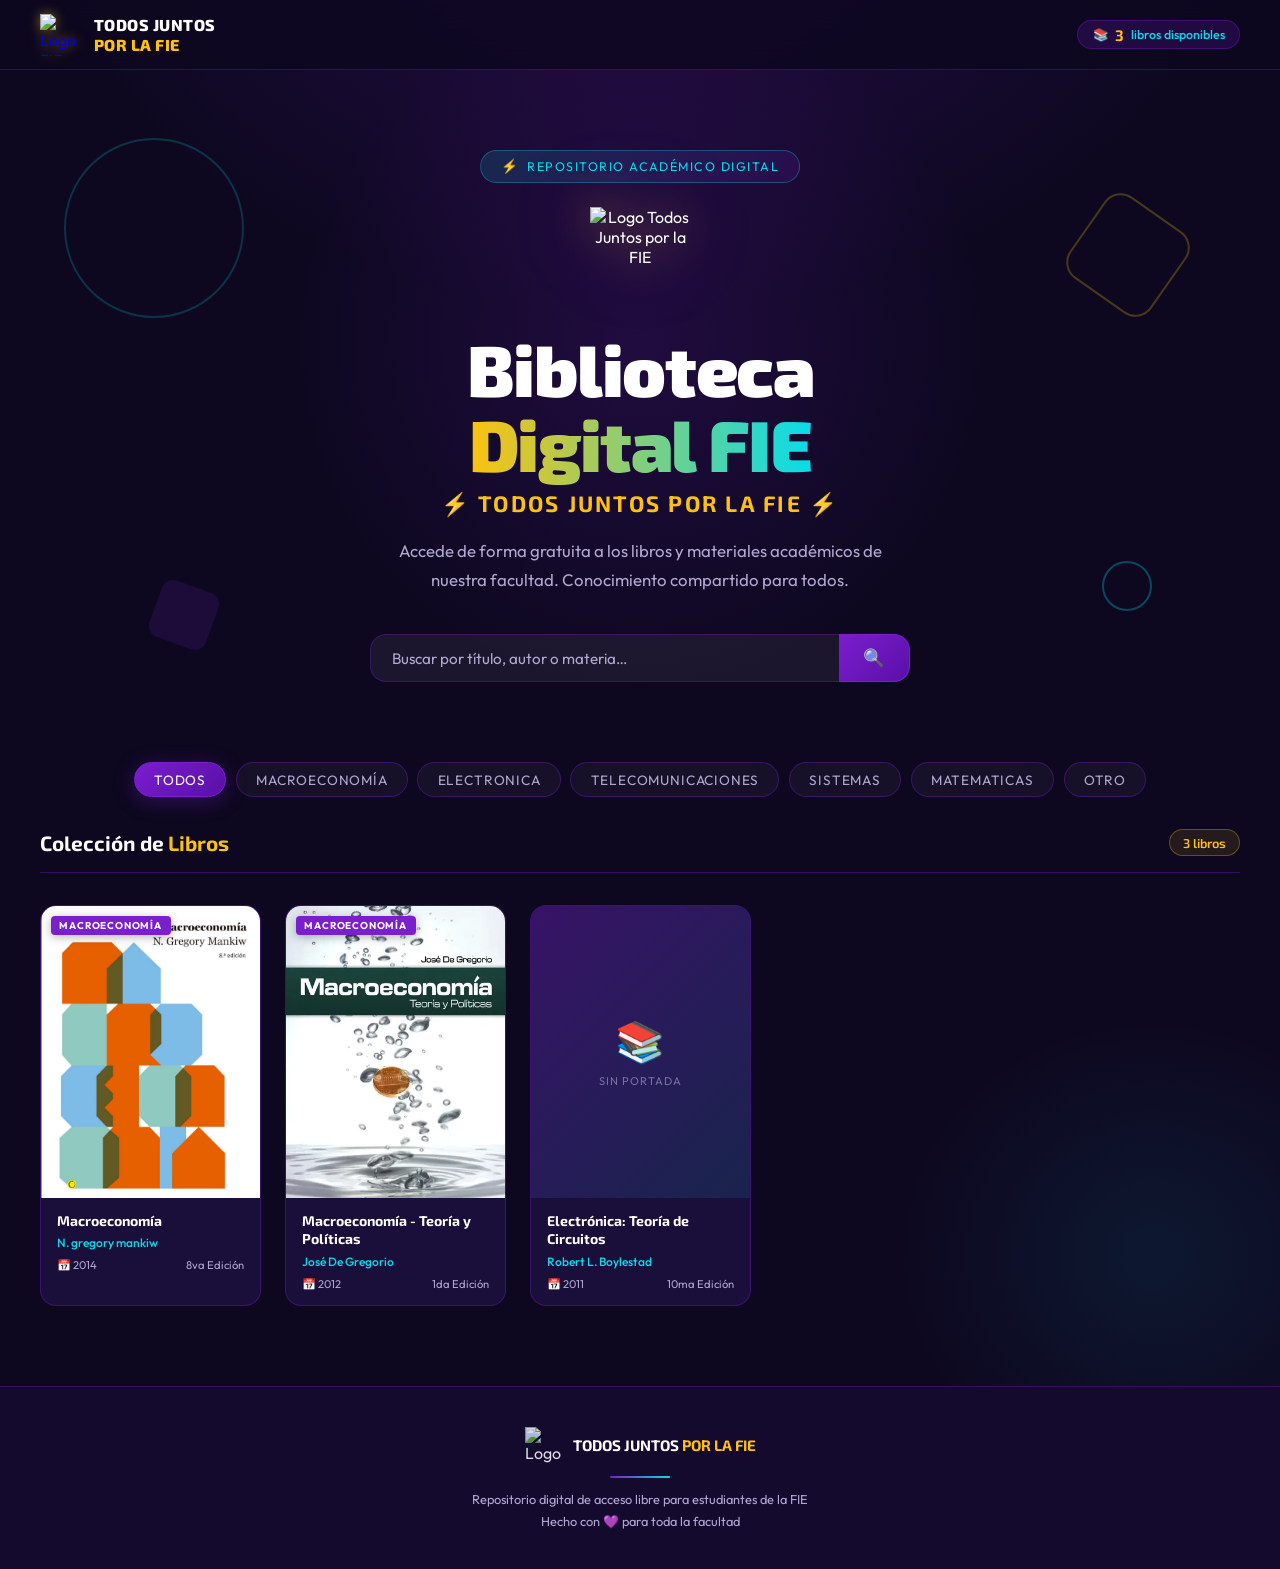
==== index.html @ df5fef02 "first commit" ====
<!DOCTYPE html>
<html lang="es">
<head>
  <meta charset="UTF-8" />
  <meta name="viewport" content="width=device-width, initial-scale=1.0" />
  <meta name="description" content="Repositorio digital de libros de la FIE — Todos Juntos por la FIE" />
  <title>Repositorio FIE | Todos Juntos por la FIE</title>

  <!-- Favicon (usa el logo) -->
  <link rel="icon" type="image/png" href="logo.png" />

  <!-- CSS -->
  <link rel="stylesheet" href="css/style.css" />
</head>
<body>

  <!-- ════════════════════ NAVBAR ════════════════════ -->
  <nav class="navbar">
    <a class="navbar-brand" href="#">
      <img class="navbar-logo" src="logo.png" alt="Logo FIE" />
      <span class="navbar-name">
        TODOS JUNTOS<br><span>POR LA FIE</span>
      </span>
    </a>

    <div class="navbar-stats">
      <div class="stat-pill">
        📚 <strong id="totalLibros">0</strong> libros disponibles
      </div>
    </div>
  </nav>

  <!-- ════════════════════ HERO ════════════════════ -->
  <section class="hero">
    <!-- Elementos decorativos -->
    <div class="hero-geo hero-geo-1"></div>
    <div class="hero-geo hero-geo-2"></div>
    <div class="hero-geo hero-geo-3"></div>
    <div class="hero-geo hero-geo-4"></div>

    <div class="hero-badge">Repositorio Académico Digital</div>

    <div class="hero-logo-wrap">
      <img class="hero-logo" src="logo.png" alt="Logo Todos Juntos por la FIE" />
    </div>

    <h1>
      Biblioteca<br>
      <span class="line-color">Digital FIE</span>
    </h1>

    <div class="hero-group">⚡ Todos Juntos por la FIE ⚡</div>

    <p>
      Accede de forma gratuita a los libros y materiales académicos 
      de nuestra facultad. Conocimiento compartido para todos.
    </p>

    <!-- Barra de búsqueda -->
    <div class="search-wrap">
      <input 
        type="text" 
        id="buscador" 
        placeholder="Buscar por título, autor o materia…" 
        autocomplete="off"
      />
      <button id="btnBuscar" aria-label="Buscar">🔍</button>
    </div>
  </section>

  <!-- ════════════════════ FILTROS ════════════════════ -->
  <div class="filtros-section" id="filtros">
    <!-- Generado por JS -->
  </div>

  <!-- ════════════════════ LIBROS ════════════════════ -->
  <main class="libros-section">
    <div class="section-header">
      <h2 class="section-title">
        Colección de <span>Libros</span>
      </h2>
      <span class="counter-badge" id="contadorLibros">0 libros</span>
    </div>

    <div class="libros-grid" id="librosGrid">
      <!-- Generado por JS -->
    </div>
  </main>

  <!-- ════════════════════ MODAL ════════════════════ -->
  <div class="modal-overlay" id="modalOverlay">
    <div class="modal" id="modalContenido">
      <!-- Generado por JS -->
    </div>
  </div>

  <!-- ════════════════════ FOOTER ════════════════════ -->
  <footer class="footer">
    <div class="footer-logo-wrap">
      <img class="footer-logo" src="logo.png" alt="Logo" />
      <span class="footer-name">TODOS JUNTOS <span>POR LA FIE</span></span>
    </div>
    <div class="footer-line"></div>
    <p>Repositorio digital de acceso libre para estudiantes de la FIE</p>
    <p class="footer-credits">Hecho con 💜 para toda la facultad</p>
  </footer>

  <!-- Scripts: primero los datos, luego la lógica -->
  <script src="data/libros.js"></script>
  <script src="js/main.js"></script>

</body>
</html>
---- css/style.css ----
/* ===============================================
   TODOS JUNTOS POR LA FIE - Repositorio Digital
   Paleta: #fdc20e | #09dbea | #7a1ece | #ffffff
   =============================================== */

@import url('https://fonts.googleapis.com/css2?family=Exo+2:wght@300;400;600;700;800;900&family=Outfit:wght@300;400;500;600&display=swap');

/* ── Variables ── */
:root {
  --amarillo:  #fdc20e;
  --cyan:      #09dbea;
  --morado:    #7a1ece;
  --morado-dk: #5a0fa8;
  --blanco:    #ffffff;
  --fondo:     #0d0820;
  --fondo2:    #130a2e;
  --card-bg:   #1a0f3a;
  --texto-sub: #b0a8d0;
  --borde:     rgba(122, 28, 206, 0.35);
  --sombra-morado: 0 0 30px rgba(122, 28, 206, 0.4);
  --sombra-cyan:   0 0 20px rgba(9, 219, 234, 0.3);
  --sombra-yellow: 0 0 20px rgba(253, 194, 14, 0.3);
  --font-display: 'Exo 2', sans-serif;
  --font-body:    'Outfit', sans-serif;
  --radius: 16px;
  --radius-sm: 8px;
  --transition: all 0.3s cubic-bezier(0.4, 0, 0.2, 1);
}

/* ── Reset ── */
*, *::before, *::after { box-sizing: border-box; margin: 0; padding: 0; }

html { scroll-behavior: smooth; }

body {
  font-family: var(--font-body);
  background-color: var(--fondo);
  color: var(--blanco);
  min-height: 100vh;
  overflow-x: hidden;
  background-image:
    radial-gradient(ellipse 80% 50% at 50% -10%, rgba(122,28,206,0.25) 0%, transparent 60%),
    radial-gradient(ellipse 40% 30% at 90% 80%, rgba(9,219,234,0.08) 0%, transparent 50%);
}

/* ── Scrollbar ── */
::-webkit-scrollbar { width: 6px; }
::-webkit-scrollbar-track { background: var(--fondo2); }
::-webkit-scrollbar-thumb { background: var(--morado); border-radius: 3px; }
::-webkit-scrollbar-thumb:hover { background: var(--cyan); }

/* ════════════════════════════════
   NAVBAR
════════════════════════════════ */
.navbar {
  position: sticky;
  top: 0;
  z-index: 100;
  display: flex;
  align-items: center;
  justify-content: space-between;
  padding: 0 2.5rem;
  height: 70px;
  background: rgba(13, 8, 32, 0.85);
  backdrop-filter: blur(16px);
  -webkit-backdrop-filter: blur(16px);
  border-bottom: 1px solid var(--borde);
}

.navbar-brand {
  display: flex;
  align-items: center;
  gap: 0.75rem;
  text-decoration: none;
}

.navbar-logo {
  width: 42px;
  height: 42px;
  object-fit: contain;
  filter: drop-shadow(0 0 6px rgba(253,194,14,0.5));
}

.navbar-name {
  font-family: var(--font-display);
  font-weight: 800;
  font-size: 1rem;
  color: var(--blanco);
  letter-spacing: 0.03em;
  line-height: 1.2;
}

.navbar-name span {
  color: var(--amarillo);
}

.navbar-stats {
  display: flex;
  gap: 1.5rem;
  align-items: center;
}

.stat-pill {
  display: flex;
  align-items: center;
  gap: 0.4rem;
  background: rgba(122,28,206,0.2);
  border: 1px solid var(--borde);
  border-radius: 50px;
  padding: 0.3rem 0.9rem;
  font-size: 0.78rem;
  font-weight: 500;
  color: var(--cyan);
}

.stat-pill strong {
  color: var(--amarillo);
  font-family: var(--font-display);
  font-size: 0.95rem;
}

/* ════════════════════════════════
   HERO
════════════════════════════════ */
.hero {
  position: relative;
  padding: 5rem 2.5rem 4rem;
  text-align: center;
  overflow: hidden;
}

/* Decoración geométrica */
.hero::before {
  content: '';
  position: absolute;
  top: -80px; left: 50%;
  transform: translateX(-50%);
  width: 700px; height: 700px;
  background: radial-gradient(circle, rgba(122,28,206,0.18) 0%, transparent 70%);
  pointer-events: none;
}

.hero-geo {
  position: absolute;
  border-radius: 50%;
  pointer-events: none;
  animation: flotar 6s ease-in-out infinite alternate;
}
.hero-geo-1 {
  width: 180px; height: 180px;
  border: 2px solid rgba(9,219,234,0.2);
  top: 10%; left: 5%;
  animation-delay: 0s;
}
.hero-geo-2 {
  width: 100px; height: 100px;
  border: 2px solid rgba(253,194,14,0.25);
  top: 20%; right: 8%;
  border-radius: 20px;
  transform: rotate(35deg);
  animation-delay: -2s;
}
.hero-geo-3 {
  width: 60px; height: 60px;
  background: rgba(122,28,206,0.15);
  bottom: 15%; left: 12%;
  border-radius: 12px;
  transform: rotate(20deg);
  animation-delay: -4s;
}
.hero-geo-4 {
  width: 50px; height: 50px;
  border: 2px solid rgba(9,219,234,0.3);
  bottom: 20%; right: 10%;
  animation-delay: -1s;
}

@keyframes flotar {
  from { transform: translateY(0) rotate(0deg); }
  to   { transform: translateY(-15px) rotate(5deg); }
}

.hero-badge {
  display: inline-flex;
  align-items: center;
  gap: 0.5rem;
  background: linear-gradient(135deg, rgba(9,219,234,0.15), rgba(122,28,206,0.15));
  border: 1px solid rgba(9,219,234,0.3);
  border-radius: 50px;
  padding: 0.4rem 1.2rem;
  font-size: 0.78rem;
  letter-spacing: 0.12em;
  text-transform: uppercase;
  color: var(--cyan);
  margin-bottom: 1.5rem;
  animation: fadeDown 0.6s ease both;
}

.hero-badge::before {
  content: '⚡';
  font-size: 0.85rem;
}

.hero-logo-wrap {
  display: flex;
  justify-content: center;
  margin-bottom: 1.5rem;
  animation: fadeDown 0.7s ease 0.1s both;
}

.hero-logo {
  width: 100px;
  height: 100px;
  object-fit: contain;
  filter: drop-shadow(0 0 20px rgba(253,194,14,0.6)) drop-shadow(0 0 40px rgba(122,28,206,0.4));
  animation: logoPulse 3s ease-in-out infinite;
}

@keyframes logoPulse {
  0%, 100% { filter: drop-shadow(0 0 20px rgba(253,194,14,0.6)) drop-shadow(0 0 40px rgba(122,28,206,0.4)); }
  50%       { filter: drop-shadow(0 0 30px rgba(9,219,234,0.7)) drop-shadow(0 0 50px rgba(122,28,206,0.6)); }
}

.hero h1 {
  font-family: var(--font-display);
  font-size: clamp(2.4rem, 6vw, 4.5rem);
  font-weight: 900;
  line-height: 1.05;
  letter-spacing: -0.02em;
  margin-bottom: 0.5rem;
  animation: fadeDown 0.8s ease 0.15s both;
}

.hero h1 .line-color {
  background: linear-gradient(90deg, var(--amarillo), var(--cyan));
  -webkit-background-clip: text;
  -webkit-text-fill-color: transparent;
  background-clip: text;
}

.hero-group {
  display: inline-block;
  font-family: var(--font-display);
  font-size: clamp(1rem, 2.5vw, 1.4rem);
  font-weight: 700;
  color: var(--amarillo);
  letter-spacing: 0.1em;
  text-transform: uppercase;
  margin-bottom: 1.2rem;
  animation: fadeDown 0.8s ease 0.2s both;
}

.hero p {
  font-size: 1.05rem;
  color: var(--texto-sub);
  max-width: 520px;
  margin: 0 auto 2.5rem;
  line-height: 1.7;
  animation: fadeDown 0.8s ease 0.25s both;
}

@keyframes fadeDown {
  from { opacity: 0; transform: translateY(-20px); }
  to   { opacity: 1; transform: translateY(0); }
}

/* ── Barra de búsqueda ── */
.search-wrap {
  display: flex;
  max-width: 540px;
  margin: 0 auto;
  animation: fadeDown 0.8s ease 0.3s both;
}

.search-wrap input {
  flex: 1;
  background: rgba(255,255,255,0.06);
  border: 1px solid var(--borde);
  border-right: none;
  border-radius: var(--radius) 0 0 var(--radius);
  padding: 0.85rem 1.3rem;
  color: var(--blanco);
  font-family: var(--font-body);
  font-size: 0.95rem;
  outline: none;
  transition: var(--transition);
}

.search-wrap input::placeholder { color: var(--texto-sub); }

.search-wrap input:focus {
  border-color: var(--cyan);
  background: rgba(9,219,234,0.05);
}

.search-wrap button {
  background: linear-gradient(135deg, var(--morado), var(--morado-dk));
  border: 1px solid var(--morado);
  border-left: none;
  border-radius: 0 var(--radius) var(--radius) 0;
  padding: 0 1.5rem;
  color: var(--blanco);
  font-size: 1.1rem;
  cursor: pointer;
  transition: var(--transition);
}

.search-wrap button:hover {
  background: linear-gradient(135deg, var(--cyan), var(--morado));
  box-shadow: var(--sombra-cyan);
}

/* ════════════════════════════════
   FILTROS DE CATEGORÍA
════════════════════════════════ */
.filtros-section {
  padding: 1rem 2.5rem 2rem;
  display: flex;
  justify-content: center;
  flex-wrap: wrap;
  gap: 0.6rem;
}

.filtro-btn {
  background: rgba(255,255,255,0.04);
  border: 1px solid var(--borde);
  border-radius: 50px;
  padding: 0.45rem 1.2rem;
  color: var(--texto-sub);
  font-family: var(--font-body);
  font-size: 0.85rem;
  cursor: pointer;
  transition: var(--transition);
  text-transform: uppercase;
  letter-spacing: 0.06em;
}

.filtro-btn:hover {
  border-color: var(--cyan);
  color: var(--cyan);
  background: rgba(9,219,234,0.08);
}

.filtro-btn.activo {
  background: linear-gradient(135deg, var(--morado), var(--morado-dk));
  border-color: var(--morado);
  color: var(--blanco);
  box-shadow: 0 4px 20px rgba(122,28,206,0.35);
}

/* ════════════════════════════════
   SECCIÓN LIBROS
════════════════════════════════ */
.libros-section {
  padding: 0 2.5rem 5rem;
  max-width: 1400px;
  margin: 0 auto;
}

.section-header {
  display: flex;
  align-items: center;
  justify-content: space-between;
  margin-bottom: 2rem;
  padding-bottom: 1rem;
  border-bottom: 1px solid var(--borde);
}

.section-title {
  font-family: var(--font-display);
  font-size: 1.3rem;
  font-weight: 700;
  color: var(--blanco);
}

.section-title span {
  color: var(--amarillo);
}

.counter-badge {
  background: rgba(253,194,14,0.1);
  border: 1px solid rgba(253,194,14,0.3);
  color: var(--amarillo);
  padding: 0.3rem 0.8rem;
  border-radius: 50px;
  font-size: 0.8rem;
  font-weight: 600;
  font-family: var(--font-display);
}

/* ── Grid de libros ── */
.libros-grid {
  display: grid;
  grid-template-columns: repeat(auto-fill, minmax(200px, 1fr));
  gap: 1.5rem;
}

/* ── Card de libro ── */
.libro-card {
  background: var(--card-bg);
  border: 1px solid var(--borde);
  border-radius: var(--radius);
  overflow: hidden;
  transition: var(--transition);
  cursor: pointer;
  animation: fadeIn 0.4s ease both;
  position: relative;
}

@keyframes fadeIn {
  from { opacity: 0; transform: translateY(16px) scale(0.97); }
  to   { opacity: 1; transform: translateY(0) scale(1); }
}

.libro-card:hover {
  transform: translateY(-6px);
  border-color: var(--morado);
  box-shadow: var(--sombra-morado), 0 12px 40px rgba(0,0,0,0.4);
}

.libro-card:hover .libro-portada-img {
  transform: scale(1.06);
}

/* ── Portada ── */
.libro-portada {
  position: relative;
  width: 100%;
  aspect-ratio: 3/4;
  overflow: hidden;
  background: linear-gradient(135deg, rgba(122,28,206,0.3), rgba(9,219,234,0.1));
}

.libro-portada-img {
  width: 100%;
  height: 100%;
  object-fit: cover;
  transition: transform 0.4s ease;
}

.libro-portada-placeholder {
  width: 100%;
  height: 100%;
  display: flex;
  flex-direction: column;
  align-items: center;
  justify-content: center;
  gap: 0.5rem;
  color: var(--texto-sub);
  font-size: 2.5rem;
}

.libro-portada-placeholder p {
  font-size: 0.7rem;
  text-transform: uppercase;
  letter-spacing: 0.1em;
  opacity: 0.6;
}

.libro-categoria-tag {
  position: absolute;
  top: 0.6rem;
  left: 0.6rem;
  background: var(--morado);
  color: var(--blanco);
  font-size: 0.62rem;
  font-weight: 700;
  padding: 0.2rem 0.55rem;
  border-radius: 4px;
  text-transform: uppercase;
  letter-spacing: 0.08em;
  box-shadow: 0 2px 10px rgba(0,0,0,0.3);
}

.libro-overlay {
  position: absolute;
  inset: 0;
  background: linear-gradient(to top, rgba(10,5,25,0.95) 0%, transparent 60%);
  opacity: 0;
  transition: var(--transition);
  display: flex;
  align-items: flex-end;
  padding: 1rem;
}

.libro-card:hover .libro-overlay {
  opacity: 1;
}

.btn-ver {
  width: 100%;
  background: linear-gradient(135deg, var(--amarillo), #f5a800);
  color: #1a0a00;
  border: none;
  border-radius: var(--radius-sm);
  padding: 0.6rem;
  font-family: var(--font-display);
  font-weight: 700;
  font-size: 0.8rem;
  cursor: pointer;
  text-transform: uppercase;
  letter-spacing: 0.08em;
  transition: var(--transition);
  text-decoration: none;
  display: block;
  text-align: center;
}

.btn-ver:hover {
  background: linear-gradient(135deg, var(--cyan), #00c8d8);
  box-shadow: var(--sombra-cyan);
}

/* ── Info del libro ── */
.libro-info {
  padding: 0.9rem 1rem;
}

.libro-titulo {
  font-family: var(--font-display);
  font-weight: 700;
  font-size: 0.88rem;
  color: var(--blanco);
  line-height: 1.3;
  margin-bottom: 0.3rem;
  display: -webkit-box;
  -webkit-line-clamp: 2;
  -webkit-box-orient: vertical;
  overflow: hidden;
}

.libro-autor {
  font-size: 0.75rem;
  color: var(--cyan);
  font-weight: 500;
  margin-bottom: 0.5rem;
  display: -webkit-box;
  -webkit-line-clamp: 1;
  -webkit-box-orient: vertical;
  overflow: hidden;
}

.libro-meta {
  display: flex;
  justify-content: space-between;
  align-items: center;
  font-size: 0.7rem;
  color: var(--texto-sub);
}

.libro-anio {
  display: flex;
  align-items: center;
  gap: 0.25rem;
}

/* ── No resultados ── */
.no-resultados {
  grid-column: 1 / -1;
  text-align: center;
  padding: 4rem 2rem;
  color: var(--texto-sub);
}

.no-resultados .no-icon { font-size: 3.5rem; display: block; margin-bottom: 1rem; }
.no-resultados h3 { font-family: var(--font-display); color: var(--blanco); margin-bottom: 0.5rem; }

/* ════════════════════════════════
   MODAL
════════════════════════════════ */
.modal-overlay {
  position: fixed;
  inset: 0;
  background: rgba(5, 2, 20, 0.88);
  backdrop-filter: blur(10px);
  -webkit-backdrop-filter: blur(10px);
  z-index: 200;
  display: flex;
  align-items: center;
  justify-content: center;
  padding: 1.5rem;
  opacity: 0;
  visibility: hidden;
  transition: var(--transition);
}

.modal-overlay.activo {
  opacity: 1;
  visibility: visible;
}

.modal {
  background: var(--card-bg);
  border: 1px solid var(--borde);
  border-radius: calc(var(--radius) * 1.5);
  max-width: 660px;
  width: 100%;
  max-height: 90vh;
  overflow-y: auto;
  box-shadow: 0 30px 80px rgba(0,0,0,0.6), var(--sombra-morado);
  transform: scale(0.9) translateY(20px);
  transition: var(--transition);
}

.modal-overlay.activo .modal {
  transform: scale(1) translateY(0);
}

.modal-header {
  position: relative;
  height: 8px;
  background: linear-gradient(90deg, var(--morado), var(--cyan), var(--amarillo));
}

.modal-close {
  position: absolute;
  top: 1rem;
  right: 1rem;
  background: rgba(255,255,255,0.08);
  border: 1px solid var(--borde);
  color: var(--blanco);
  width: 36px; height: 36px;
  border-radius: 50%;
  font-size: 1.1rem;
  cursor: pointer;
  transition: var(--transition);
  display: flex; align-items: center; justify-content: center;
  z-index: 5;
}

.modal-close:hover { background: rgba(255,0,60,0.2); border-color: rgba(255,0,60,0.4); }

.modal-body {
  display: grid;
  grid-template-columns: 180px 1fr;
  gap: 2rem;
  padding: 2rem;
}

.modal-portada {
  border-radius: var(--radius-sm);
  overflow: hidden;
  aspect-ratio: 3/4;
  background: linear-gradient(135deg, rgba(122,28,206,0.3), rgba(9,219,234,0.1));
  box-shadow: 0 8px 30px rgba(0,0,0,0.4);
}

.modal-portada img {
  width: 100%;
  height: 100%;
  object-fit: cover;
}

.modal-portada-placeholder {
  width: 100%;
  height: 100%;
  display: flex;
  align-items: center;
  justify-content: center;
  font-size: 4rem;
}

.modal-detalles { display: flex; flex-direction: column; gap: 0.75rem; }

.modal-cat {
  display: inline-block;
  background: rgba(122,28,206,0.25);
  border: 1px solid var(--morado);
  color: var(--cyan);
  font-size: 0.72rem;
  font-weight: 700;
  padding: 0.25rem 0.7rem;
  border-radius: 4px;
  text-transform: uppercase;
  letter-spacing: 0.1em;
  width: fit-content;
}

.modal-titulo {
  font-family: var(--font-display);
  font-weight: 800;
  font-size: 1.4rem;
  line-height: 1.2;
  color: var(--blanco);
}

.modal-autor {
  color: var(--amarillo);
  font-weight: 600;
  font-size: 0.95rem;
}

.modal-edicion {
  color: var(--texto-sub);
  font-size: 0.83rem;
}

.modal-desc {
  color: #c5bcde;
  font-size: 0.9rem;
  line-height: 1.7;
  border-left: 3px solid var(--morado);
  padding-left: 0.9rem;
}

.modal-actions {
  display: flex;
  flex-direction: column;
  gap: 0.6rem;
  margin-top: auto;
}

.btn-descarga {
  display: block;
  text-align: center;
  text-decoration: none;
  padding: 0.75rem;
  border-radius: var(--radius-sm);
  font-family: var(--font-display);
  font-weight: 700;
  font-size: 0.85rem;
  text-transform: uppercase;
  letter-spacing: 0.08em;
  transition: var(--transition);
  cursor: pointer;
  border: none;
}

.btn-descarga.primary {
  background: linear-gradient(135deg, var(--morado), var(--morado-dk));
  color: var(--blanco);
}

.btn-descarga.primary:hover {
  background: linear-gradient(135deg, var(--cyan), var(--morado));
  box-shadow: var(--sombra-cyan);
  transform: translateY(-2px);
}

.btn-descarga.secondary {
  background: rgba(253,194,14,0.1);
  border: 1px solid rgba(253,194,14,0.3);
  color: var(--amarillo);
}

.btn-descarga.secondary:hover {
  background: rgba(253,194,14,0.18);
  transform: translateY(-2px);
}

/* ════════════════════════════════
   FOOTER
════════════════════════════════ */
.footer {
  background: var(--fondo2);
  border-top: 1px solid var(--borde);
  padding: 2.5rem 2.5rem;
  text-align: center;
}

.footer-logo-wrap {
  display: flex;
  align-items: center;
  justify-content: center;
  gap: 0.75rem;
  margin-bottom: 0.75rem;
}

.footer-logo {
  width: 36px;
  height: 36px;
  object-fit: contain;
  opacity: 0.85;
}

.footer-name {
  font-family: var(--font-display);
  font-weight: 700;
  font-size: 0.95rem;
  color: var(--blanco);
}

.footer-name span { color: var(--amarillo); }

.footer-line {
  width: 60px;
  height: 2px;
  background: linear-gradient(90deg, var(--morado), var(--cyan));
  margin: 0.8rem auto;
  border-radius: 2px;
}

.footer p {
  color: var(--texto-sub);
  font-size: 0.8rem;
}

.footer-credits {
  margin-top: 0.4rem;
  color: rgba(176,168,208,0.5);
  font-size: 0.72rem;
}

/* ════════════════════════════════
   RESPONSIVE
════════════════════════════════ */
@media (max-width: 768px) {
  .navbar { padding: 0 1.2rem; }
  .navbar-stats { display: none; }
  .hero { padding: 3.5rem 1.2rem 3rem; }
  .hero-geo-1, .hero-geo-2, .hero-geo-3, .hero-geo-4 { display: none; }
  .libros-section { padding: 0 1.2rem 3rem; }
  .filtros-section { padding: 1rem 1.2rem; }
  .libros-grid { grid-template-columns: repeat(auto-fill, minmax(155px, 1fr)); gap: 1rem; }
  .modal-body { grid-template-columns: 1fr; }
  .modal-portada { max-width: 160px; margin: 0 auto; }
  .section-header { flex-direction: column; gap: 0.8rem; align-items: flex-start; }
}

@media (max-width: 420px) {
  .libros-grid { grid-template-columns: repeat(2, 1fr); gap: 0.8rem; }
}
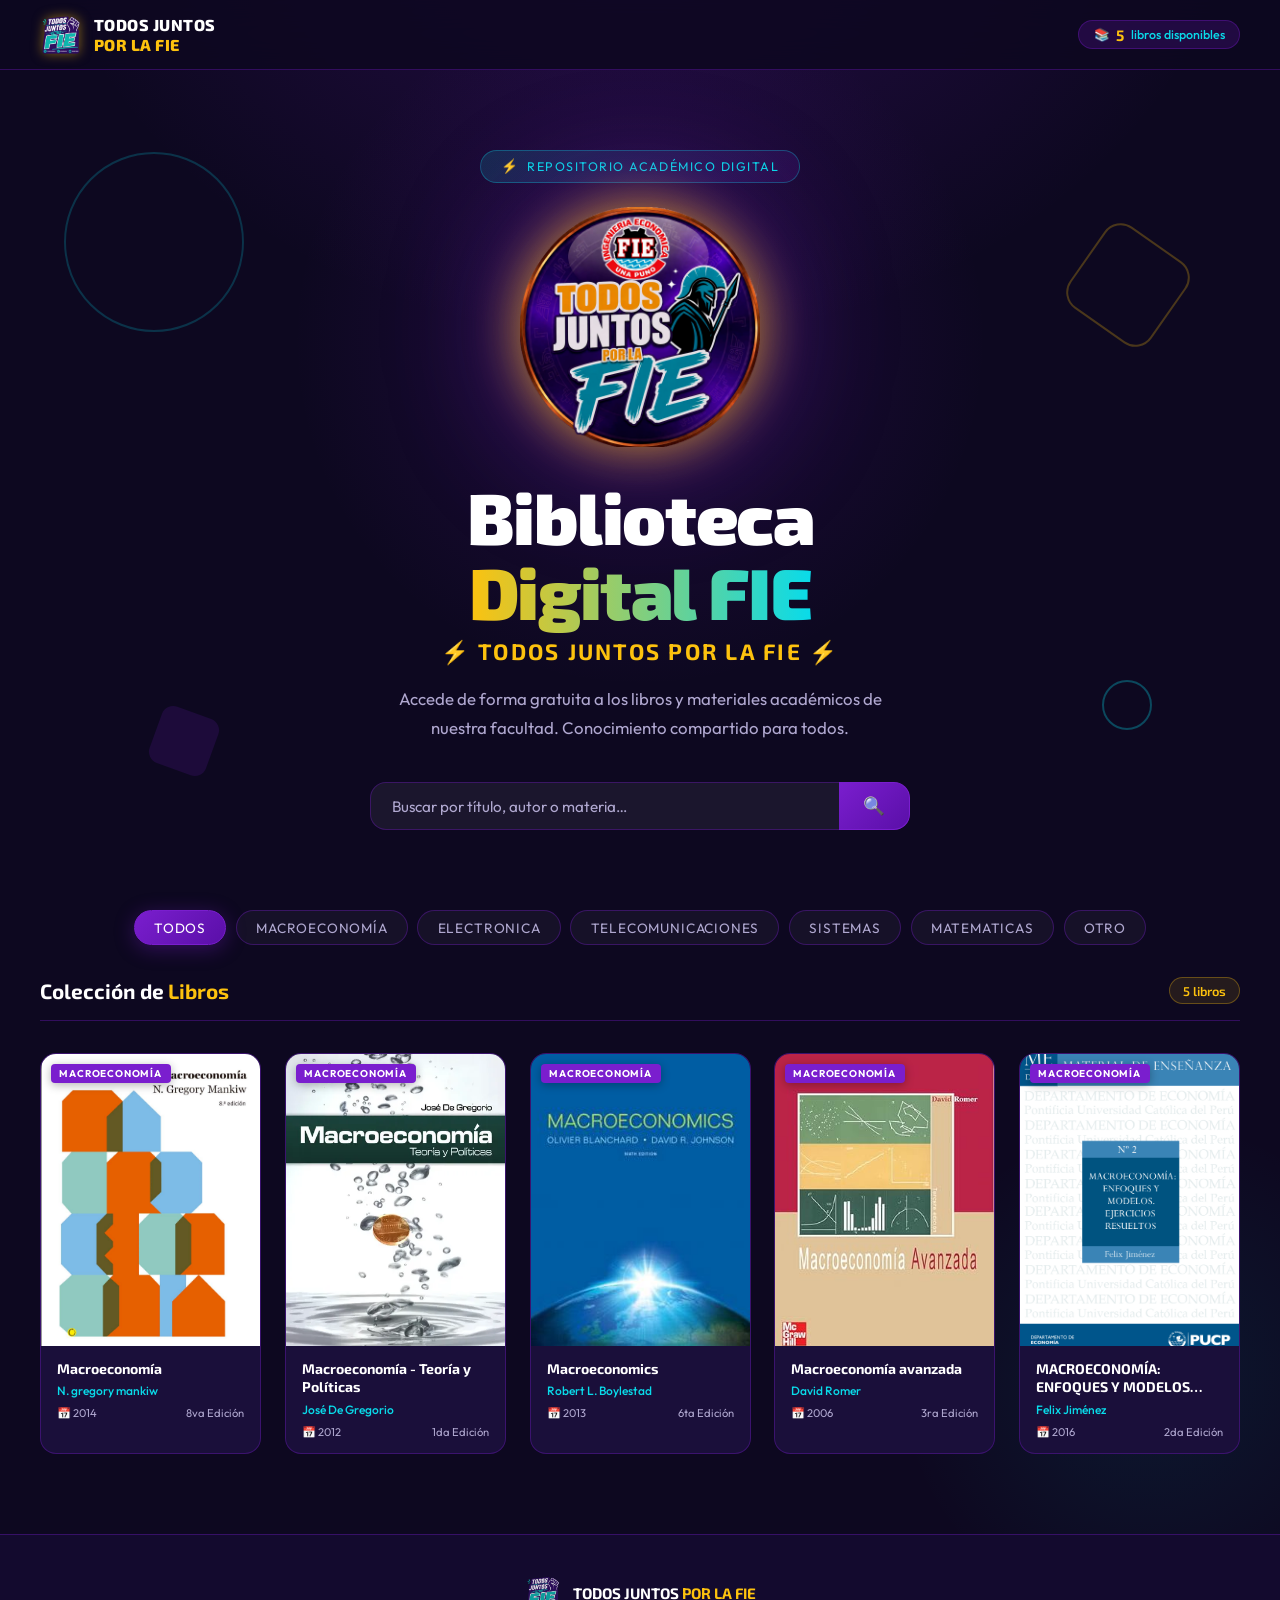
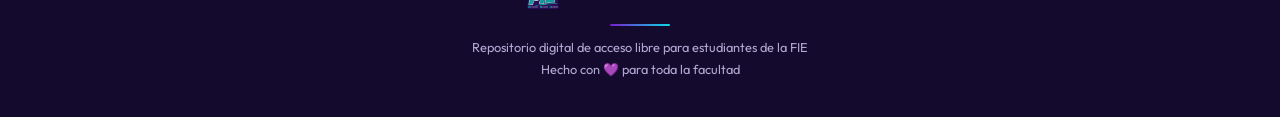
==== commit 3faab435: "actualización" ====
--- a/index.html
+++ b/index.html
@@ -7,7 +7,7 @@
   <title>Repositorio FIE | Todos Juntos por la FIE</title>
 
   <!-- Favicon (usa el logo) -->
-  <link rel="icon" type="image/png" href="logo.png" />
+  <link rel="icon" type="image/png" href="loguito.png" />
 
   <!-- CSS -->
   <link rel="stylesheet" href="css/style.css" />
@@ -17,7 +17,7 @@
   <!-- ════════════════════ NAVBAR ════════════════════ -->
   <nav class="navbar">
     <a class="navbar-brand" href="#">
-      <img class="navbar-logo" src="logo.png" alt="Logo FIE" />
+      <img class="navbar-logo" src="loguito.png" alt="Logo FIE" />
       <span class="navbar-name">
         TODOS JUNTOS<br><span>POR LA FIE</span>
       </span>
@@ -97,7 +97,7 @@
   <!-- ════════════════════ FOOTER ════════════════════ -->
   <footer class="footer">
     <div class="footer-logo-wrap">
-      <img class="footer-logo" src="logo.png" alt="Logo" />
+      <img class="footer-logo" src="loguito.png" alt="Logo" />
       <span class="footer-name">TODOS JUNTOS <span>POR LA FIE</span></span>
     </div>
     <div class="footer-line"></div>
--- a/css/style.css
+++ b/css/style.css
@@ -201,19 +201,26 @@
   font-size: 0.85rem;
 }
 
+
 .hero-logo-wrap {
   display: flex;
   justify-content: center;
-  margin-bottom: 1.5rem;
+  margin-bottom: 2rem;           /* un poco más de espacio abajo */
   animation: fadeDown 0.7s ease 0.1s both;
 }
 
 .hero-logo {
-  width: 100px;
-  height: 100px;
+  width: clamp(140px, 22vw, 240px);   /* Responsive: crece según el tamaño de pantalla */
+  height: clamp(140px, 22vw, 240px);
   object-fit: contain;
-  filter: drop-shadow(0 0 20px rgba(253,194,14,0.6)) drop-shadow(0 0 40px rgba(122,28,206,0.4));
+  filter: drop-shadow(0 0 25px rgba(253,194,14,0.7)) 
+          drop-shadow(0 0 55px rgba(122,28,206,0.5));
   animation: logoPulse 3s ease-in-out infinite;
+  transition: transform 0.4s ease;
+}
+
+.hero-logo:hover {
+  transform: scale(1.12);   /* Efecto de agrandar al pasar el mouse */
 }
 
 @keyframes logoPulse {
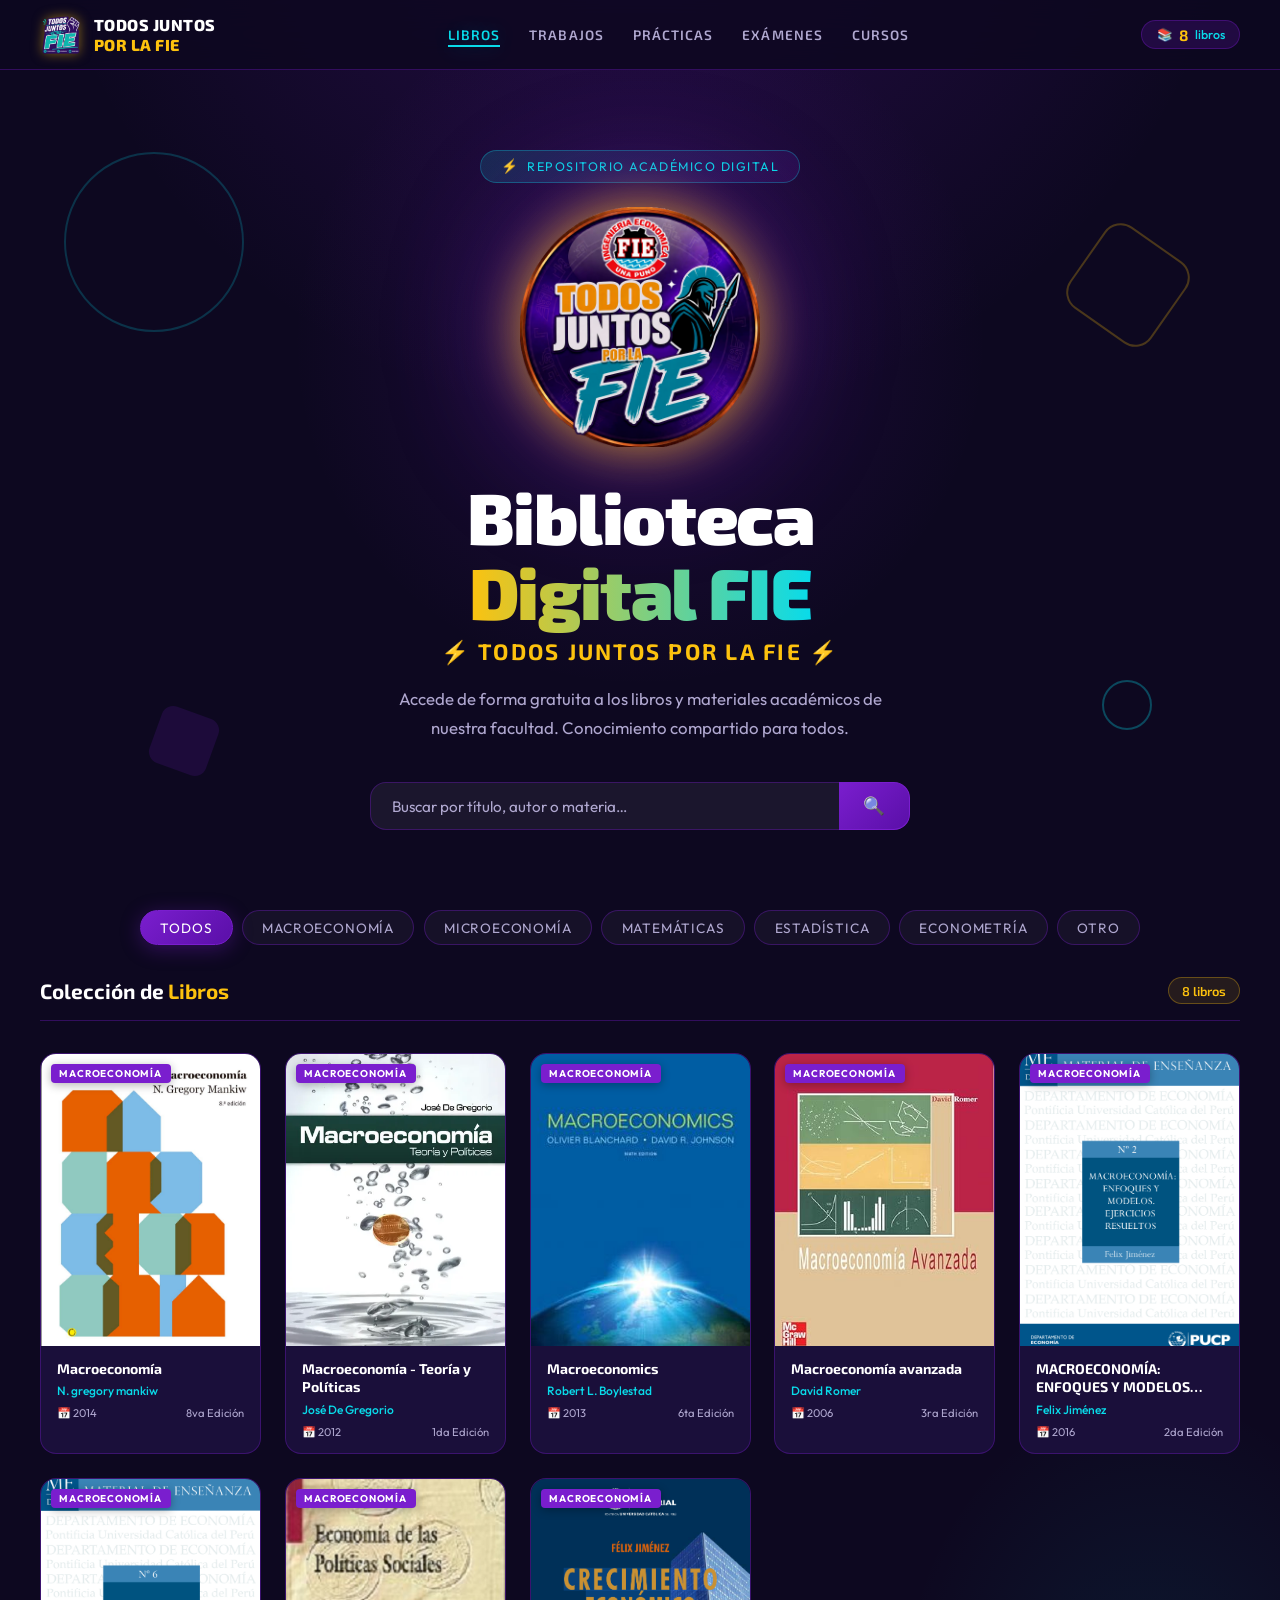
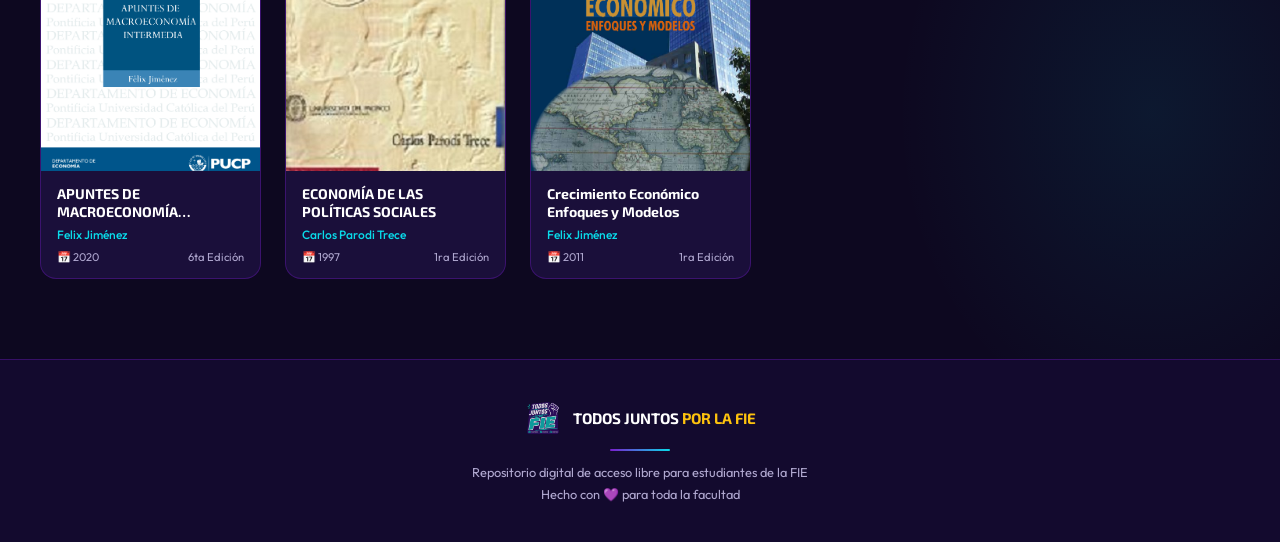
==== commit 432763f7: "mas funciones" ====
--- a/index.html
+++ b/index.html
@@ -23,13 +23,28 @@
       </span>
     </a>
 
+    <!-- Botón Hamburguesa (Móviles) -->
+    <button class="menu-toggle" id="menuToggle" aria-label="Abrir menú">
+      ☰
+    </button>
+
+    <!-- Menú de Navegación -->
+    <!-- Menú de Navegación -->
+    <div class="navbar-links" id="navbarLinks">
+      <a href="index.html" class="nav-item activo">Libros</a>
+      <a href="trabajos.html" class="nav-item">Trabajos</a>
+      <a href="practicas.html" class="nav-item">Prácticas</a>
+      <a href="examenes.html" class="nav-item">Exámenes</a>
+      <a href="cursos.html" class="nav-item">Cursos</a>
+    </div>
+
+    <!-- Estadísticas -->
     <div class="navbar-stats">
       <div class="stat-pill">
-        📚 <strong id="totalLibros">0</strong> libros disponibles
+        📚 <strong id="totalLibros">0</strong> libros
       </div>
     </div>
   </nav>
-
   <!-- ════════════════════ HERO ════════════════════ -->
   <section class="hero">
     <!-- Elementos decorativos -->
--- a/css/style.css
+++ b/css/style.css
@@ -814,6 +814,43 @@
 @media (max-width: 768px) {
   .navbar { padding: 0 1.2rem; }
   .navbar-stats { display: none; }
+  
+  /* Mostrar botón hamburguesa */
+  .menu-toggle { display: block; }
+
+  /* Transformar los enlaces en un menú desplegable */
+  .navbar-links {
+    position: absolute;
+    top: 70px; /* Altura del navbar */
+    left: 0;
+    width: 100%;
+    background: rgba(13, 8, 32, 0.95); /* Fondo oscuro con transparencia */
+    backdrop-filter: blur(16px);
+    -webkit-backdrop-filter: blur(16px);
+    border-bottom: 1px solid var(--borde);
+    flex-direction: column;
+    gap: 0;
+    /* Ocultar por defecto (animación) */
+    max-height: 0;
+    overflow: hidden;
+    transition: max-height 0.4s ease;
+  }
+
+  /* Clase para mostrar el menú cuando se hace clic */
+  .navbar-links.mostrar {
+    max-height: 350px; /* Suficiente para que entren los enlaces */
+  }
+
+  .nav-item {
+    width: 100%;
+    text-align: center;
+    padding: 1rem 0;
+    border-bottom: 1px solid rgba(255,255,255,0.05);
+  }
+
+  .nav-item::after { display: none; /* Quitamos la línea inferior en móviles */ }
+
+  /* Resto de tu código responsive... */
   .hero { padding: 3.5rem 1.2rem 3rem; }
   .hero-geo-1, .hero-geo-2, .hero-geo-3, .hero-geo-4 { display: none; }
   .libros-section { padding: 0 1.2rem 3rem; }
@@ -827,3 +864,139 @@
 @media (max-width: 420px) {
   .libros-grid { grid-template-columns: repeat(2, 1fr); gap: 0.8rem; }
 }
+
+
+/* ── Menú de Navegación (Escritorio) ── */
+.navbar-links {
+  display: flex;
+  gap: 1.8rem;
+  align-items: center;
+}
+
+.nav-item {
+  color: var(--texto-sub);
+  font-family: var(--font-display);
+  font-size: 0.85rem;
+  font-weight: 600;
+  text-transform: uppercase;
+  letter-spacing: 0.08em;
+  text-decoration: none;
+  transition: var(--transition);
+  position: relative;
+}
+
+/* Efecto hover con brillo neón */
+.nav-item:hover,
+.nav-item.activo {
+  color: var(--cyan);
+  text-shadow: var(--sombra-cyan);
+}
+
+/* Línea indicadora inferior animada */
+.nav-item::after {
+  content: '';
+  position: absolute;
+  bottom: -4px;
+  left: 0;
+  width: 0%;
+  height: 2px;
+  background: var(--cyan);
+  transition: var(--transition);
+  box-shadow: var(--sombra-cyan);
+}
+
+.nav-item:hover::after,
+.nav-item.activo::after {
+  width: 100%;
+}
+
+/* Botón Hamburguesa (Oculto en escritorio) */
+.menu-toggle {
+  display: none;
+  background: transparent;
+  border: 1px solid var(--borde);
+  color: var(--cyan);
+  font-size: 1.5rem;
+  padding: 0.2rem 0.6rem;
+  border-radius: var(--radius-sm);
+  cursor: pointer;
+  transition: var(--transition);
+}
+
+.menu-toggle:hover {
+  background: rgba(9, 219, 234, 0.1);
+  box-shadow: var(--sombra-cyan);
+}
+
+/* ════════════════════════════════
+   MODAL DE CURSOS (Sección Trabajos)
+════════════════════════════════ */
+/* Sobrescribir el grid de 2 columnas del modal original */
+.modal-body.modal-body-cursos {
+  grid-template-columns: 1fr;
+  padding: 2.5rem;
+}
+
+.modal-cursos-header {
+  text-align: center;
+  margin-bottom: 2rem;
+}
+
+.cursos-list {
+  display: flex;
+  flex-direction: column;
+  gap: 0.8rem;
+}
+
+/* Tarjeta interactiva de cada curso */
+.curso-item {
+  display: flex;
+  align-items: center;
+  justify-content: space-between;
+  background: rgba(255, 255, 255, 0.03);
+  border: 1px solid var(--borde);
+  border-left: 4px solid var(--cyan);
+  padding: 1rem 1.5rem;
+  border-radius: var(--radius-sm);
+  cursor: pointer;
+  transition: var(--transition);
+}
+
+.curso-item:hover {
+  background: rgba(9, 219, 234, 0.08);
+  border-color: var(--cyan);
+  transform: translateX(6px); /* Pequeño salto a la derecha */
+}
+
+.curso-info-wrapper {
+  display: flex;
+  flex-direction: column;
+  gap: 0.25rem;
+}
+
+.curso-codigo {
+  color: var(--amarillo);
+  font-size: 0.75rem;
+  font-weight: 700;
+  letter-spacing: 0.1em;
+}
+
+.curso-nombre {
+  color: var(--blanco);
+  font-size: 0.95rem;
+  font-weight: 600;
+  font-family: var(--font-display);
+}
+
+.curso-arrow {
+  color: var(--cyan);
+  font-size: 1.2rem;
+  opacity: 0;
+  transform: translateX(-10px);
+  transition: var(--transition);
+}
+
+.curso-item:hover .curso-arrow {
+  opacity: 1;
+  transform: translateX(0);
+}
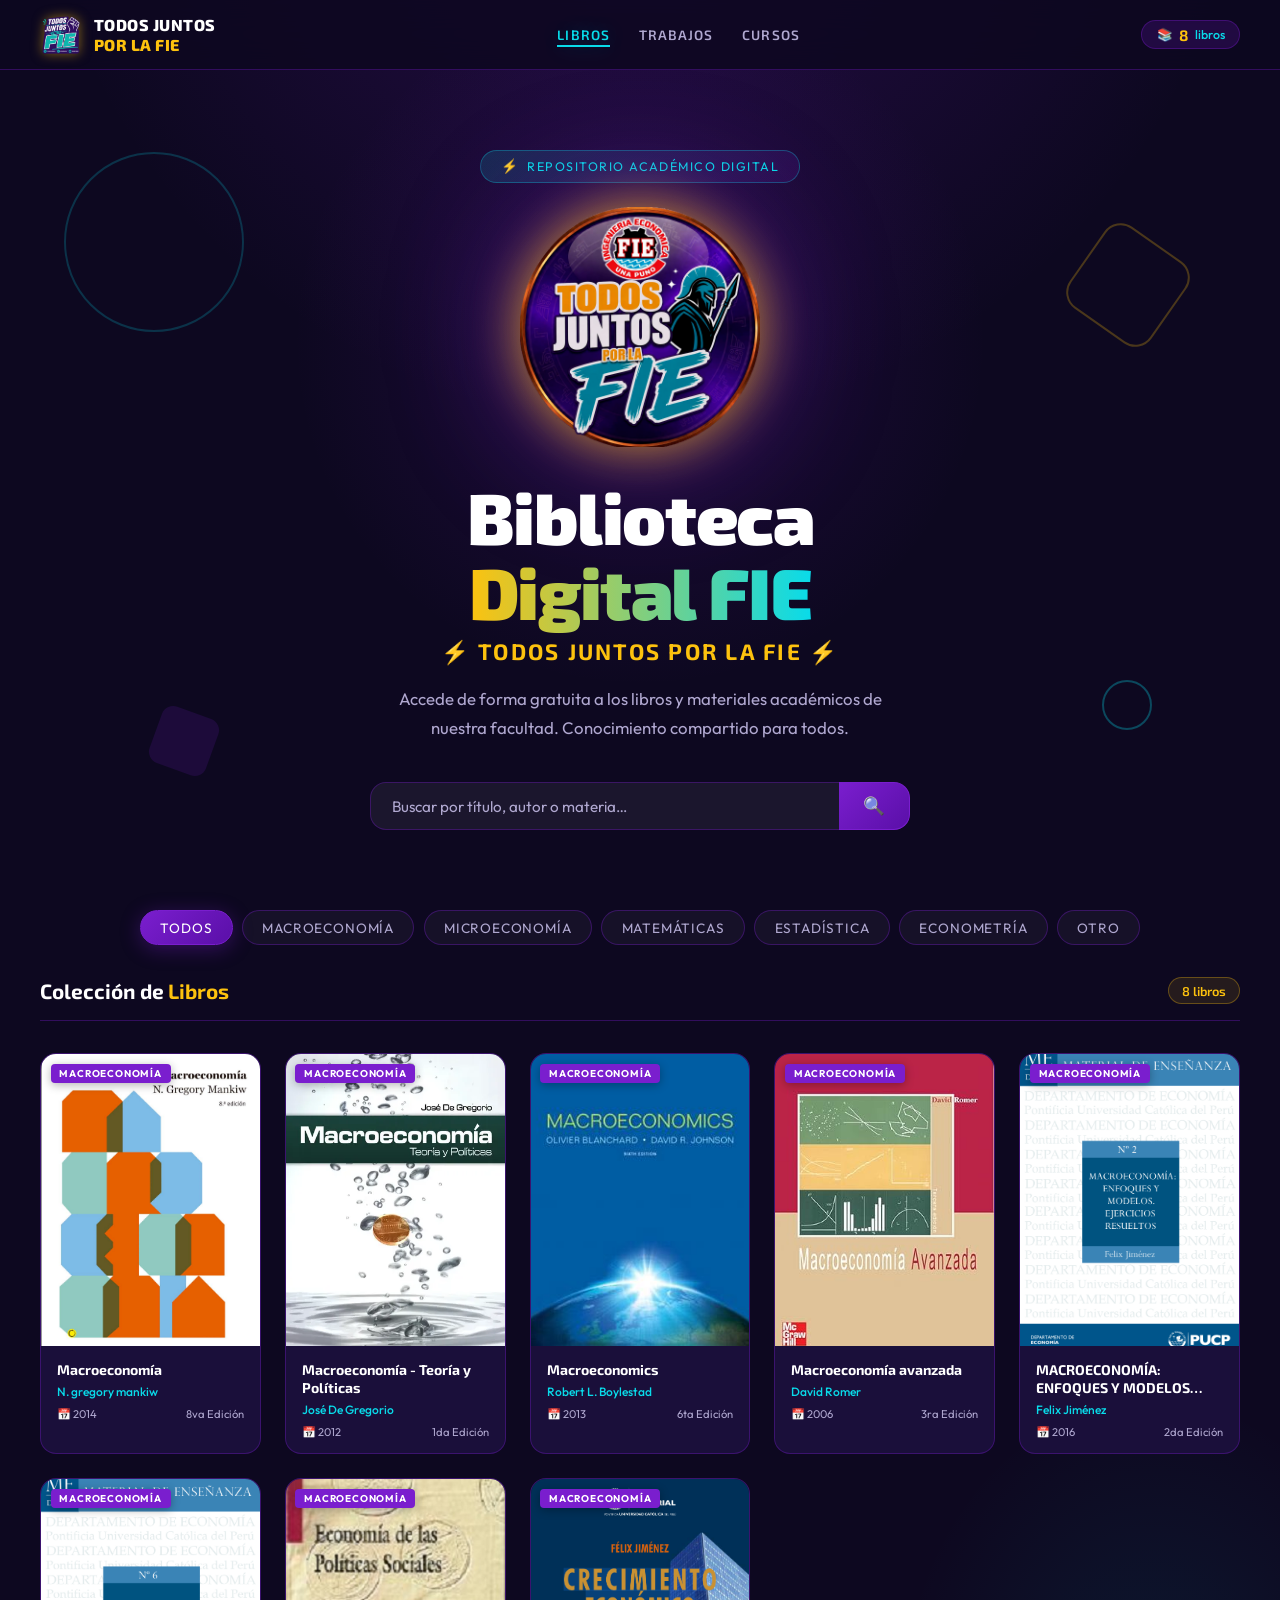
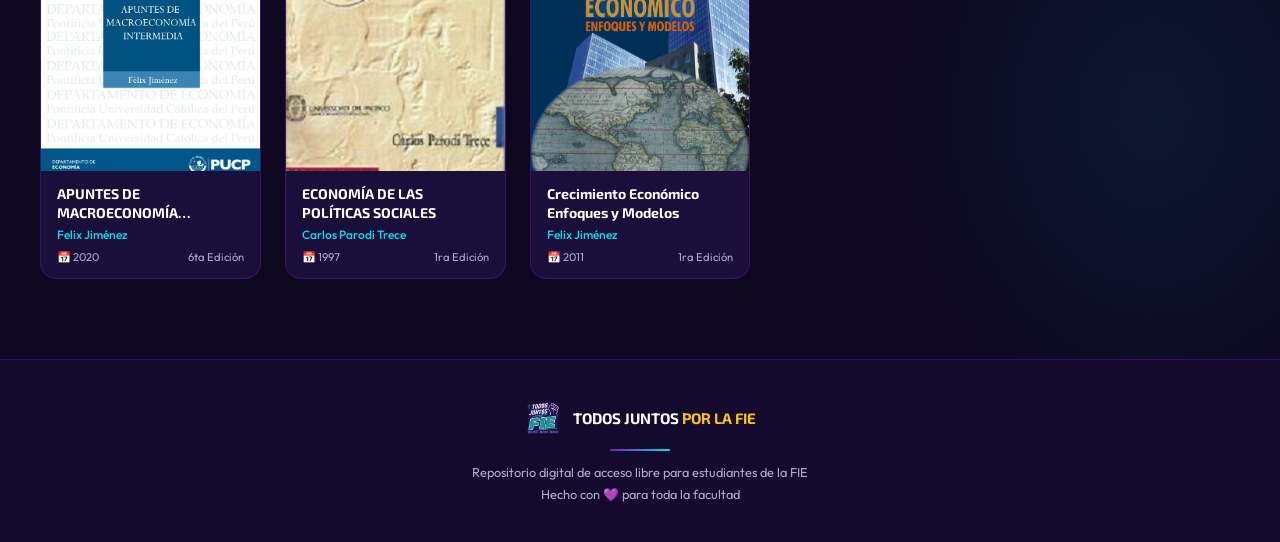
==== commit e81bba3c: "agregué cursos" ====
--- a/index.html
+++ b/index.html
@@ -33,8 +33,6 @@
     <div class="navbar-links" id="navbarLinks">
       <a href="index.html" class="nav-item activo">Libros</a>
       <a href="trabajos.html" class="nav-item">Trabajos</a>
-      <a href="practicas.html" class="nav-item">Prácticas</a>
-      <a href="examenes.html" class="nav-item">Exámenes</a>
       <a href="cursos.html" class="nav-item">Cursos</a>
     </div>
 
--- a/css/style.css
+++ b/css/style.css
@@ -999,4 +999,112 @@
 .curso-item:hover .curso-arrow {
   opacity: 1;
   transform: translateX(0);
-}+}
+
+/* =========================================
+   MENÚ MÓVIL (HAMBURGUESA) - RESPONSIVE
+========================================= */
+
+/* 1. Ocultar el botón de la hamburguesa en Computadora */
+.menu-toggle {
+    display: none;
+    background: transparent;
+    border: none;
+    color: #ffd54a; /* Color doradito FIE */
+    font-size: 2rem;
+    cursor: pointer;
+    transition: transform 0.2s;
+}
+
+.menu-toggle:active {
+    transform: scale(0.9);
+}
+
+/* 2. Configuración exclusiva para Celulares */
+@media (max-width: 768px) {
+    .navbar {
+        display: flex;
+        flex-wrap: wrap;
+        justify-content: space-between;
+        align-items: center;
+        padding: 15px 20px;
+    }
+
+    /* Mostrar la hamburguesa y empujarla a la derecha */
+    .menu-toggle {
+        display: block;
+        order: 2; 
+    }
+
+    /* Ocultar la pastilla de estadísticas en móvil para no amontonar la pantalla */
+    .navbar-stats {
+        display: none; 
+    }
+
+    /* Esconder los enlaces por defecto y darles forma de caja desplegable */
+    .navbar-links {
+        display: none; 
+        width: 100%;
+        flex-direction: column;
+        background: #111; /* Fondo oscuro para que combine con tu Hero */
+        padding: 20px 0;
+        border-radius: 12px;
+        margin-top: 15px;
+        gap: 20px;
+        text-align: center;
+        border: 1px solid #333;
+        order: 3; /* Asegura que el menú caiga debajo del logo */
+    }
+
+    /* Esta clase es la que inyecta tu JavaScript cuando tocas el botón ☰ */
+    .navbar-links.mostrar {
+        display: flex;
+        animation: fadeIn 0.3s ease forwards;
+    }
+}
+
+/* Animación suave para que el menú no aparezca de golpe */
+@keyframes fadeIn {
+    from { opacity: 0; transform: translateY(-10px); }
+    to { opacity: 1; transform: translateY(0); }
+}
+
+/* =========================================
+       BOTÓN VOLVER (GLASSMORPHISM)
+    ========================================= */
+    .btn-back-glass {
+      display: inline-flex;
+      align-items: center;
+      gap: 10px;
+      margin-top: 35px;
+      padding: 12px 26px;
+      background: rgba(255, 255, 255, 0.05); /* Fondo casi transparente */
+      color: #ffffff;
+      font-size: 0.95rem;
+      font-family: 'Poppins', sans-serif;
+      font-weight: 600;
+      border: 1px solid rgba(255, 255, 255, 0.15); /* Borde sutil blanco */
+      border-radius: 50px; /* Forma de píldora */
+      cursor: pointer;
+      backdrop-filter: blur(10px); /* Efecto cristal desenfocado */
+      transition: all 0.3s ease;
+    }
+
+    .btn-back-glass:hover {
+      background: rgba(253, 194, 14, 0.1); /* Fondo doradito tenue */
+      border-color: #fdc20e; /* Borde dorado FIE */
+      color: #fdc20e; /* Texto dorado */
+      transform: translateX(-5px); /* Se mueve hacia la izquierda */
+      box-shadow: 0 4px 20px rgba(253, 194, 14, 0.15); /* Resplandor dorado */
+    }
+
+    .btn-back-glass svg {
+      transition: transform 0.3s ease;
+    }
+
+    /* Animación extra para la flechita */
+    .btn-back-glass:hover svg {
+      transform: translateX(-4px); 
+    }
+
+    
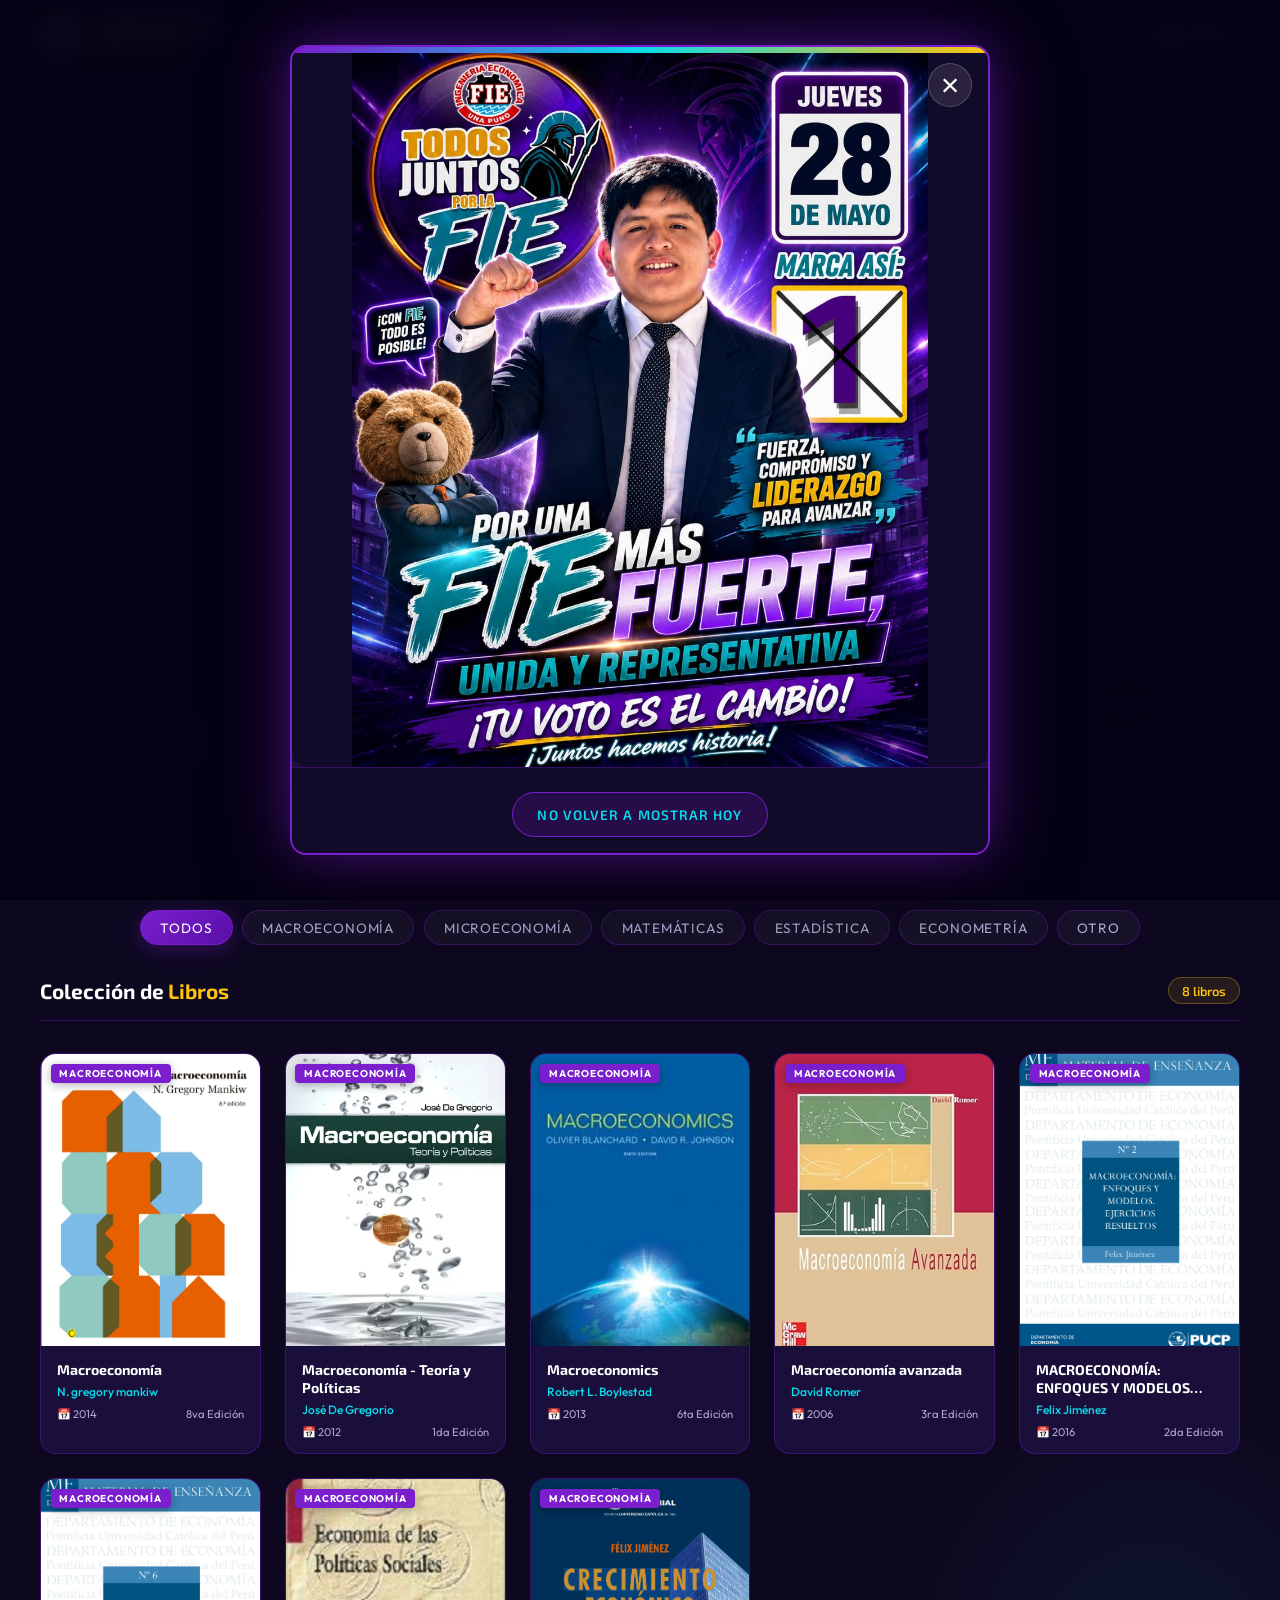
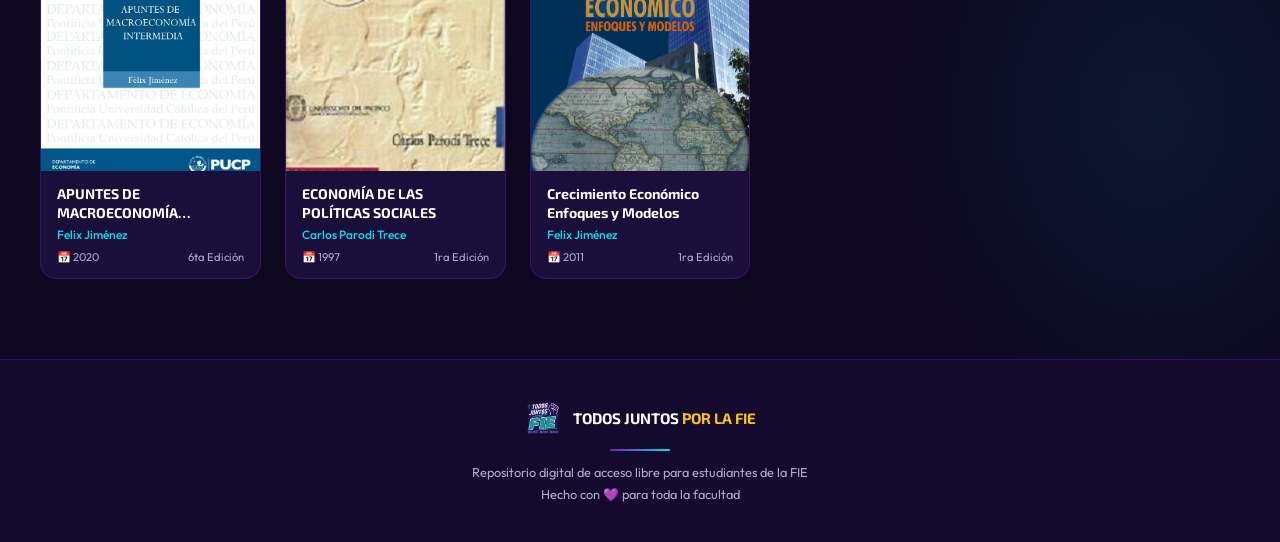
==== commit 6d6c445d: "actualizaciones finales" ====
--- a/index.html
+++ b/index.html
@@ -11,8 +11,36 @@
 
   <!-- CSS -->
   <link rel="stylesheet" href="css/style.css" />
+    <link rel="stylesheet" href="css/popup.css" /> <!-- ← NUEVO -->
 </head>
 <body>
+
+<!-- ════════════════════ POPUP PUBLICIDAD ════════════════════ -->
+  <div class="popup-overlay" id="popupPublicidad">
+    <div class="popup-container">
+      <button class="popup-close" id="btnCerrarPopup" aria-label="Cerrar publicidad">
+        ×
+      </button>
+      
+      <div class="popup-content">
+         <a href="https://www.facebook.com/profile.php?id=61590264844308" target="_blank">
+        <img 
+          src="imagenes/publicidad.jpg" 
+          alt="Publicidad FIE" 
+          class="popup-imagen"
+        />
+        </a>
+      </div>
+      
+      <!-- Opcional: Botón de acción -->
+      <div class="popup-footer">
+        <button class="popup-btn-action" id="btnNoMostrar">
+          No volver a mostrar hoy
+        </button>
+      </div>
+    </div>
+  </div>
+
 
   <!-- ════════════════════ NAVBAR ════════════════════ -->
   <nav class="navbar">
@@ -120,6 +148,7 @@
 
   <!-- Scripts: primero los datos, luego la lógica -->
   <script src="data/libros.js"></script>
+   <script src="js/popup.js"></script>
   <script src="js/main.js"></script>
 
 </body>
--- a/css/popup.css
+++ b/css/popup.css
@@ -0,0 +1,226 @@
+/* ════════════════════════════════════════════════════════
+   POPUP DE PUBLICIDAD - Estilo FIE
+   Ventana flotante responsive
+════════════════════════════════════════════════════════ */
+
+/* ── Overlay (Fondo oscuro) ── */
+.popup-overlay {
+  position: fixed;
+  inset: 0;
+  background: rgba(5, 2, 20, 0.92);
+  backdrop-filter: blur(12px);
+  -webkit-backdrop-filter: blur(12px);
+  z-index: 9999;
+  display: flex;
+  align-items: center;
+  justify-content: center;
+  padding: 1rem;
+  opacity: 0;
+  visibility: hidden;
+  transition: all 0.4s cubic-bezier(0.4, 0, 0.2, 1);
+}
+
+.popup-overlay.activo {
+  opacity: 1;
+  visibility: visible;
+}
+
+/* ── Contenedor del Popup ── */
+.popup-container {
+  position: relative;
+  background: var(--card-bg);
+  border: 2px solid var(--morado);
+  border-radius: var(--radius);
+  max-width: 700px;
+  width: 100%;
+  max-height: 90vh;
+  overflow: hidden;
+  box-shadow: 
+    0 0 60px rgba(122, 28, 206, 0.6),
+    0 20px 80px rgba(0, 0, 0, 0.8);
+  transform: scale(0.8) translateY(40px);
+  transition: all 0.4s cubic-bezier(0.4, 0, 0.2, 1);
+  animation: popupEntrada 0.6s ease forwards;
+}
+
+.popup-overlay.activo .popup-container {
+  transform: scale(1) translateY(0);
+}
+
+@keyframes popupEntrada {
+  0% {
+    transform: scale(0.7) translateY(50px) rotate(-2deg);
+    opacity: 0;
+  }
+  60% {
+    transform: scale(1.03) translateY(-5px) rotate(1deg);
+  }
+  100% {
+    transform: scale(1) translateY(0) rotate(0);
+    opacity: 1;
+  }
+}
+
+/* ── Borde superior decorativo ── */
+.popup-container::before {
+  content: '';
+  position: absolute;
+  top: 0;
+  left: 0;
+  right: 0;
+  height: 6px;
+  background: linear-gradient(90deg, var(--morado), var(--cyan), var(--amarillo));
+  z-index: 10;
+}
+
+/* ── Botón Cerrar (X) ── */
+.popup-close {
+  position: absolute;
+  top: 1rem;
+  right: 1rem;
+  width: 44px;
+  height: 44px;
+  background: rgba(255, 255, 255, 0.1);
+  backdrop-filter: blur(10px);
+  -webkit-backdrop-filter: blur(10px);
+  border: 1px solid rgba(255, 255, 255, 0.2);
+  border-radius: 50%;
+  color: var(--blanco);
+  font-size: 2rem;
+  font-weight: 300;
+  cursor: pointer;
+  transition: var(--transition);
+  display: flex;
+  align-items: center;
+  justify-content: center;
+  z-index: 20;
+  line-height: 1;
+}
+
+.popup-close:hover {
+  background: rgba(255, 0, 60, 0.3);
+  border-color: rgba(255, 0, 60, 0.6);
+  transform: rotate(90deg) scale(1.1);
+  box-shadow: 0 0 20px rgba(255, 0, 60, 0.5);
+}
+
+.popup-close:active {
+  transform: rotate(90deg) scale(0.95);
+}
+
+/* ── Contenido del Popup ── */
+.popup-content {
+  width: 100%;
+  overflow: hidden;
+  border-radius: var(--radius);
+  background: rgba(0, 0, 0, 0.3); /* ← Fondo oscuro */
+  display: flex;
+  align-items: center;
+  justify-content: center;
+}
+
+.popup-imagen {
+  width: 100%;
+  height: auto;
+  display: block;
+  object-fit: contain;
+  max-height: 80vh;
+  border-radius: 0;
+}
+
+/* ── Footer del Popup (Opcional) ── */
+.popup-footer {
+  padding: 1.5rem;
+  background: rgba(0, 0, 0, 0.3);
+  border-top: 1px solid var(--borde);
+  display: flex;
+  justify-content: center;
+  gap: 1rem;
+}
+
+.popup-btn-action {
+  background: rgba(122, 28, 206, 0.2);
+  border: 1px solid var(--morado);
+  color: var(--cyan);
+  padding: 0.8rem 1.5rem;
+  border-radius: 50px;
+  font-family: var(--font-display);
+  font-size: 0.85rem;
+  font-weight: 600;
+  cursor: pointer;
+  transition: var(--transition);
+  text-transform: uppercase;
+  letter-spacing: 0.08em;
+}
+
+.popup-btn-action:hover {
+  background: rgba(122, 28, 206, 0.4);
+  border-color: var(--cyan);
+  transform: translateY(-2px);
+  box-shadow: 0 4px 20px rgba(9, 219, 234, 0.3);
+}
+
+.popup-btn-action:active {
+  transform: translateY(0);
+}
+
+/* ══════════════════════════════════
+   RESPONSIVE
+══════════════════════════════════ */
+@media (max-width: 768px) {
+  .popup-container {
+    max-width: 95%;
+    margin: 1rem;
+  }
+
+  .popup-close {
+    width: 40px;
+    height: 40px;
+    font-size: 1.8rem;
+  }
+
+ .popup-imagen {
+    max-height: 85vh; /* ← Aumentado para móviles */
+    object-fit: contain;
+  }
+
+  .popup-footer {
+    padding: 1rem;
+  }
+
+  .popup-btn-action {
+    font-size: 0.75rem;
+    padding: 0.7rem 1.2rem;
+  }
+}
+
+@media (max-width: 480px) {
+  .popup-container {
+    max-width: 100%;
+    margin: 0.5rem;
+    border-radius: 12px;
+  }
+
+  .popup-close {
+    top: 0.5rem;
+    right: 0.5rem;
+    width: 36px;
+    height: 36px;
+  }
+}
+
+/* ── Animación de salida ── */
+.popup-overlay.cerrando .popup-container {
+  animation: popupSalida 0.3s ease forwards;
+}
+
+@keyframes popupSalida {
+  from {
+    transform: scale(1) translateY(0);
+    opacity: 1;
+  }
+  to {
+    transform: scale(0.8) translateY(30px);
+    opacity: 0;
+  }
+}
